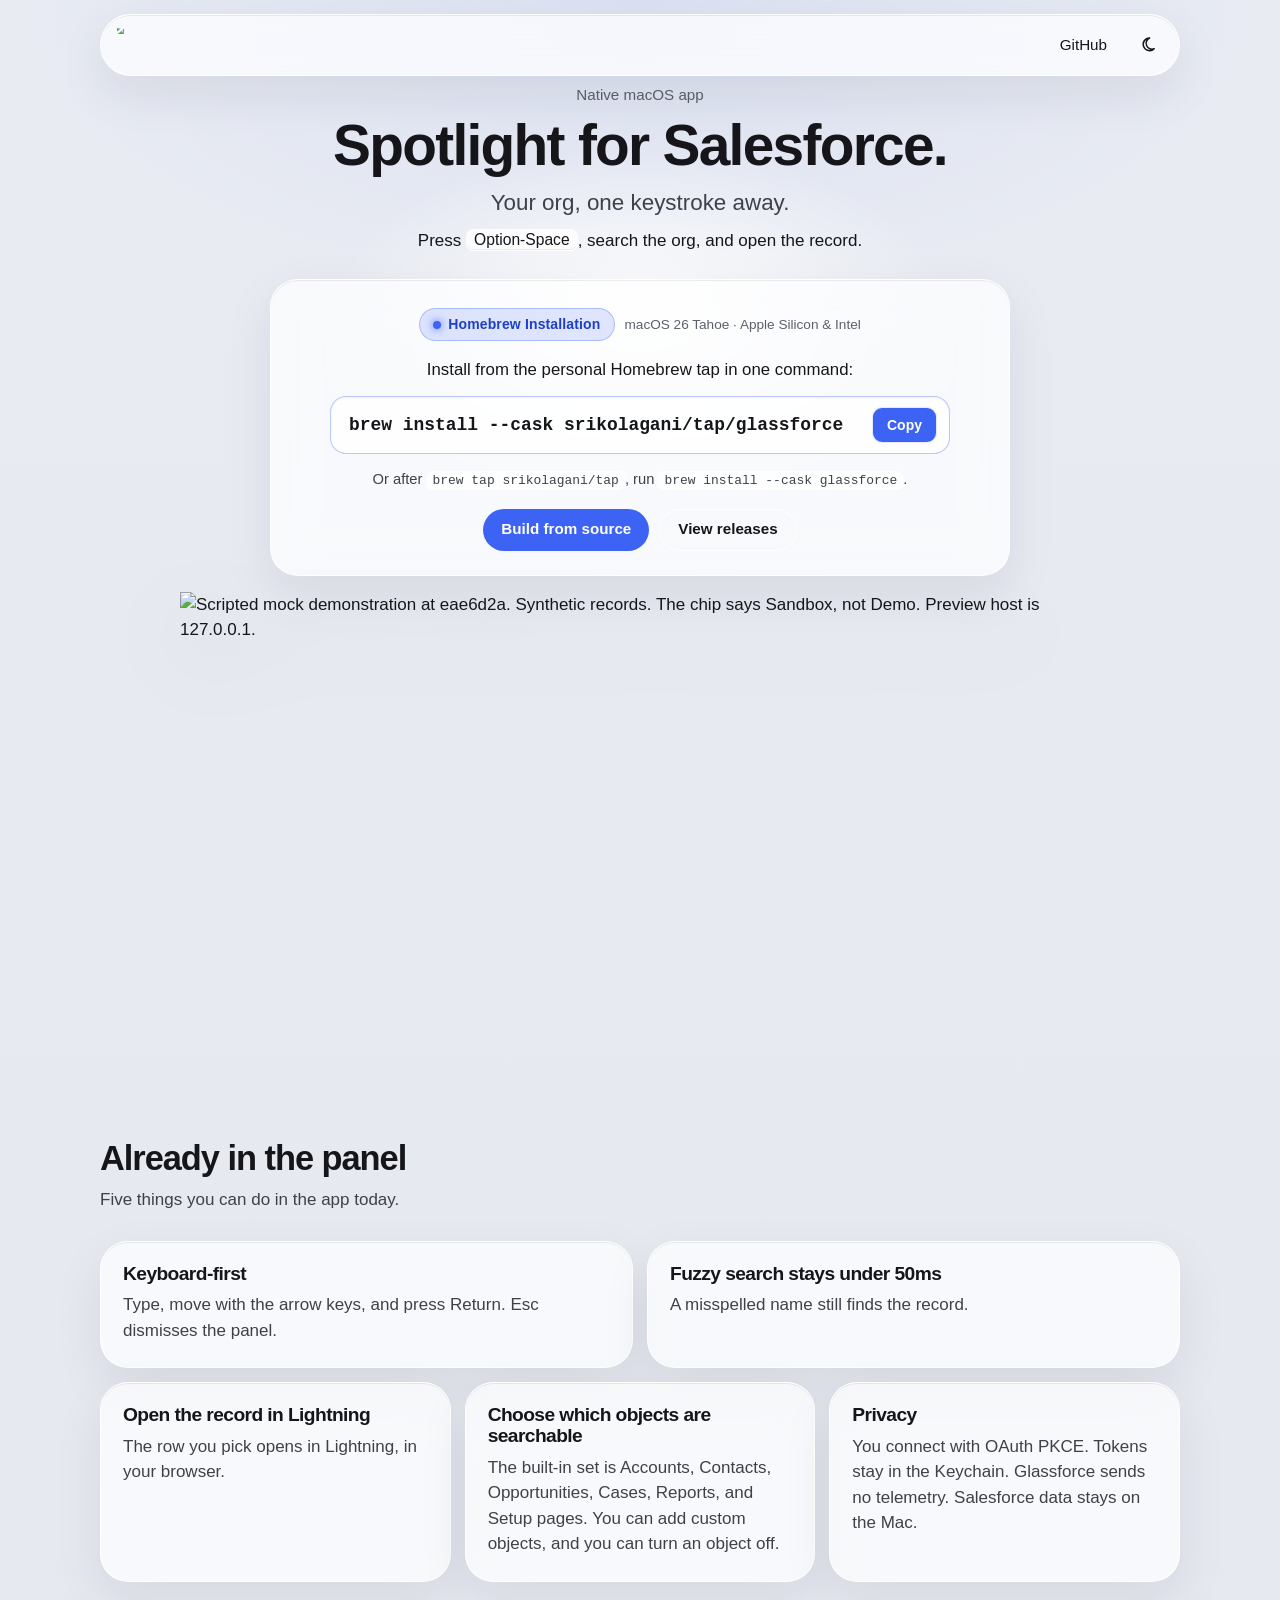
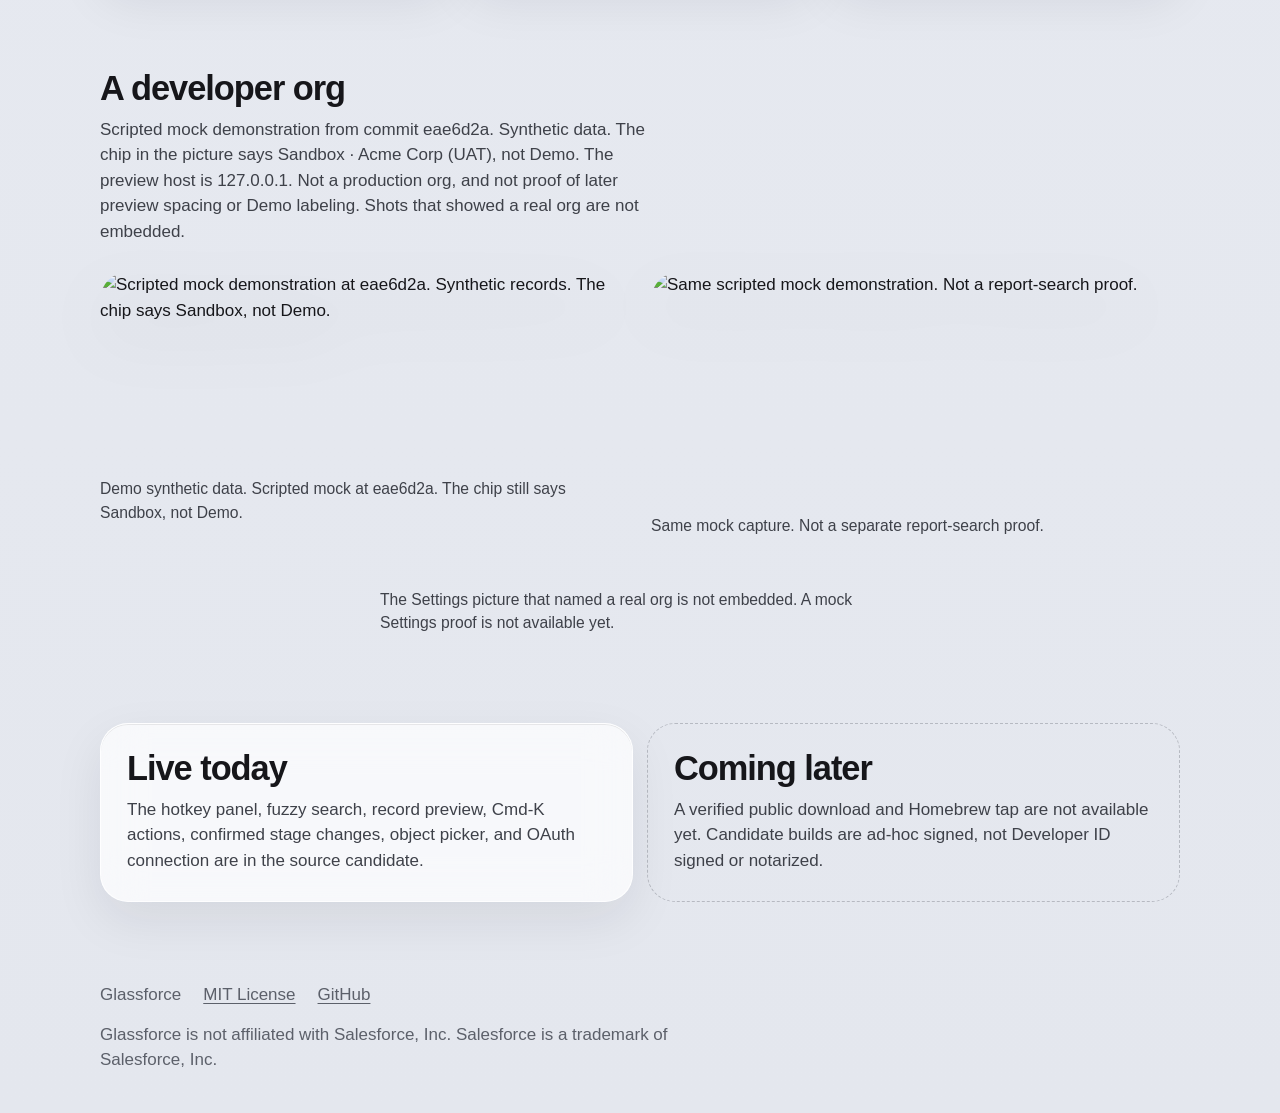
==== site/index.html @ b71249a3 "docs: highlight Homebrew installation on GitHub Pages and add Nod-style README branding" ====
<!DOCTYPE html>
<html lang="en">
<head>
  <meta charset="utf-8">
  <meta name="viewport" content="width=device-width, initial-scale=1">
  <title>Glassforce</title>
  <meta name="description" content="Glassforce is a native macOS command bar for Salesforce. Press Option-Space, search the org, and open the record.">
  <meta name="theme-color" content="#e8ebf2">
  <link rel="icon" href="assets/app-icon-1024.png" type="image/png">
  <script>
    (function (doc) {
      var KEY = "glassforce-theme";
      var root = doc.documentElement;
      var stored = null;
      try {
        stored = localStorage.getItem(KEY);
      } catch (err) {
        stored = null;
      }

      function resolve(choice) {
        if (choice === "light" || choice === "dark") return choice;
        return window.matchMedia("(prefers-color-scheme: dark)").matches ? "dark" : "light";
      }

      function apply(choice) {
        var safe = choice === "light" || choice === "dark" ? choice : "unset";
        var theme = resolve(safe);
        root.dataset.themeChoice = safe;
        root.dataset.theme = theme;
        var meta = doc.querySelector('meta[name="theme-color"]');
        if (meta) meta.setAttribute("content", theme === "dark" ? "#101012" : "#e8ebf2");
      }

      apply(stored === "light" || stored === "dark" ? stored : "unset");

      var preload = doc.createElement("link");
      preload.rel = "preload";
      preload.as = "image";
      preload.href = "assets/mock-search-eae6d2a.png";
      doc.head.appendChild(preload);

      window.glassforce = { key: KEY, apply: apply, resolve: resolve };
    })(document);
  </script>
  <link rel="stylesheet" href="site.css">
</head>
<body>
  <a class="skip" href="#content">Skip to content</a>
  <header class="nav-wrap">
    <nav class="nav" aria-label="Primary">
      <a class="brand" href="./">
        <img class="mark mark-light" src="assets/wordmark-light.png" alt="Glassforce" width="1600" height="400">
        <img class="mark mark-dark" src="assets/wordmark-dark.png" alt="Glassforce" width="1600" height="400">
      </a>
      <div class="nav-actions">
        <a class="nav-link" href="https://github.com/srikolagani/glassforce-public">GitHub</a>
        <button type="button" class="theme-toggle" data-theme-toggle aria-label="Use dark theme">
          <svg class="icon icon-sun" viewBox="0 0 24 24" aria-hidden="true">
            <circle cx="12" cy="12" r="4" fill="none" stroke="currentColor" stroke-width="1.8"></circle>
            <path d="M12 3v2M12 19v2M3 12h2M19 12h2M5.6 5.6l1.4 1.4M17 17l1.4 1.4M18.4 5.6 17 7M7 17l-1.4 1.4" fill="none" stroke="currentColor" stroke-width="1.8" stroke-linecap="round"></path>
          </svg>
          <svg class="icon icon-moon" viewBox="0 0 24 24" aria-hidden="true">
            <path d="M15.2 3.6a7.6 7.6 0 1 0 5.4 12.8A6.6 6.6 0 0 1 15.2 3.6z" fill="none" stroke="currentColor" stroke-width="1.8" stroke-linejoin="round"></path>
          </svg>
        </button>
      </div>
    </nav>
  </header>

  <main id="content">
    <section class="hero">
      <div class="backdrop" aria-hidden="true"><span></span></div>
      <div class="wrap hero-copy">
        <p class="eyebrow">Native macOS app</p>
        <h1>Spotlight for Salesforce.</h1>
        <p class="subhead">Your org, one keystroke away.</p>
        <p class="concrete">Press <kbd>Option-Space</kbd>, search the org, and open the record.</p>
        <div class="install-card glass install-centerpiece" id="homebrew-install">
          <div class="install-header">
            <span class="soon"><span class="pulse-dot" aria-hidden="true"></span>Homebrew Installation</span>
            <span class="install-tag">macOS 26 Tahoe · Apple Silicon &amp; Intel</span>
          </div>
          <p class="install-lead">Install from the personal Homebrew tap in one command:</p>
          <div class="command-box">
            <pre class="command"><code id="brew-cmd">brew install --cask srikolagani/tap/glassforce</code></pre>
            <button type="button" class="copy-button" data-copy-target="brew-cmd" aria-label="Copy Homebrew install command">
              <span class="copy-label">Copy</span>
            </button>
          </div>
          <p class="note">Or after <code>brew tap srikolagani/tap</code>, run <code>brew install --cask glassforce</code>.</p>
          <div class="install-actions">
            <a class="button" href="https://github.com/srikolagani/glassforce-public#install-status">Build from source</a>
            <a class="button button-ghost" href="https://github.com/srikolagani/glassforce-public/releases">View releases</a>
          </div>
        </div>
      </div>
      <figure class="hero-figure wrap">
        <div class="hero-frame" data-hero data-hero-mode="stills">
          <img class="still still-light" src="assets/mock-search-eae6d2a.png" alt="Scripted mock demonstration at eae6d2a. Synthetic records. The chip says Sandbox, not Demo. Preview host is 127.0.0.1." width="1440" height="1120">
          <img class="still still-dark" src="assets/mock-search-eae6d2a.png" alt="Scripted mock demonstration at eae6d2a. Synthetic records. The chip says Sandbox, not Demo. Preview host is 127.0.0.1." width="1440" height="1120">
        </div>
      </figure>
    </section>

    <section class="band wrap" aria-labelledby="features-title">
      <div class="band-head">
        <h2 id="features-title">Already in the panel</h2>
        <p>Five things you can do in the app today.</p>
      </div>
      <div class="feature-grid">
        <article class="glass feature">
          <h3>Keyboard-first</h3>
          <p>Type, move with the arrow keys, and press Return. Esc dismisses the panel.</p>
        </article>
        <article class="glass feature">
          <h3>Fuzzy search stays under 50ms</h3>
          <p>A misspelled name still finds the record.</p>
        </article>
        <article class="glass feature">
          <h3>Open the record in Lightning</h3>
          <p>The row you pick opens in Lightning, in your browser.</p>
        </article>
        <article class="glass feature">
          <h3>Choose which objects are searchable</h3>
          <p>The built-in set is Accounts, Contacts, Opportunities, Cases, Reports, and Setup pages. You can add custom objects, and you can turn an object off.</p>
        </article>
        <article class="glass feature">
          <h3>Privacy</h3>
          <p>You connect with OAuth PKCE. Tokens stay in the Keychain. Glassforce sends no telemetry. Salesforce data stays on the Mac.</p>
        </article>
      </div>
    </section>

    <section class="band wrap" aria-labelledby="gallery-title">
      <div class="band-head">
        <h2 id="gallery-title">A developer org</h2>
        <p>Scripted mock demonstration from commit eae6d2a. Synthetic data. The chip in the picture says Sandbox · Acme Corp (UAT), not Demo. The preview host is 127.0.0.1. Not a production org, and not proof of later preview spacing or Demo labeling. Shots that showed a real org are not embedded.</p>
      </div>
      <div class="pair">
        <figure class="shot">
          <div class="crop crop-acme">
            <img src="assets/mock-search-eae6d2a.png" alt="Scripted mock demonstration at eae6d2a. Synthetic records. The chip says Sandbox, not Demo." width="1440" height="1120" loading="lazy">
          </div>
          <figcaption>Demo synthetic data. Scripted mock at eae6d2a. The chip still says Sandbox, not Demo.</figcaption>
        </figure>
        <figure class="shot">
          <div class="crop crop-reports">
            <img src="assets/mock-search-eae6d2a.png" alt="Same scripted mock demonstration. Not a report-search proof." width="1440" height="1120" loading="lazy">
          </div>
          <figcaption>Same mock capture. Not a separate report-search proof.</figcaption>
        </figure>
      </div>
      <figure class="picker">
        <figcaption>The Settings picture that named a real org is not embedded. A mock Settings proof is not available yet.</figcaption>
      </figure>
    </section>

    <div class="band wrap status">
      <section class="glass live" aria-labelledby="live-title">
        <h2 id="live-title">Live today</h2>
        <p>The hotkey panel, fuzzy search, record preview, Cmd-K actions, confirmed stage changes, object picker, and OAuth connection are in the source candidate.</p>
      </section>
      <section class="later" aria-labelledby="later-title">
        <h2 id="later-title">Coming later</h2>
        <p>A verified public download and Homebrew tap are not available yet. Candidate builds are ad-hoc signed, not Developer ID signed or notarized.</p>
      </section>
    </div>
  </main>

  <footer class="footer wrap">
    <div class="footer-row">
      <p>Glassforce</p>
      <p><a href="https://github.com/srikolagani/glassforce-public/blob/main/LICENSE">MIT License</a></p>
      <p><a href="https://github.com/srikolagani/glassforce-public">GitHub</a></p>
    </div>
    <p class="legal">Glassforce is not affiliated with Salesforce, Inc. Salesforce is a trademark of Salesforce, Inc.</p>
  </footer>
  <script src="site.js"></script>
</body>
</html>
---- site/site.css ----
:root {
  color-scheme: light dark;
  --canvas: light-dark(#e4e7ee, #0b0b0d);
  --canvas-top: light-dark(#e8ebf2, #101012);
  --ink: light-dark(#16161a, #f5f5f7);
  --muted: light-dark(#3e4149, #c7c7cc);
  --faint: light-dark(#5c606a, #9b9ba3);
  --glass: light-dark(rgba(255, 255, 255, 0.72), rgba(36, 36, 38, 0.78));
  --line: light-dark(rgba(255, 255, 255, 0.86), rgba(255, 255, 255, 0.14));
  --edge: light-dark(rgba(16, 18, 24, 0.08), rgba(255, 255, 255, 0.06));
  --shadow-color: light-dark(rgba(22, 26, 36, 0.08), rgba(0, 0, 0, 0.45));
  --code-bg: light-dark(rgba(255, 255, 255, 0.8), rgba(0, 0, 0, 0.4));
  --code-ink: light-dark(#16161a, #f5f5f7);
  --accent: #3d63f5;
  --link: light-dark(#1e40c8, #b7c6ff);
  --pool: light-dark(rgba(255, 255, 255, 0.92), rgba(255, 255, 255, 0.05));
  --glow: light-dark(rgba(61, 99, 245, 0.07), rgba(61, 99, 245, 0.11));
  --lift: light-dark(rgba(22, 26, 36, 0.18), rgba(0, 0, 0, 0.55));
  --later-line: light-dark(rgba(22, 26, 36, 0.22), rgba(255, 255, 255, 0.22));
  font-family: "SF Pro Text", "SF Pro Display", -apple-system, BlinkMacSystemFont, "Segoe UI", sans-serif;
  background-color: var(--canvas);
  color: var(--ink);
  line-height: 1.5;
  text-size-adjust: 100%;
}

html[data-theme="light"] {
  color-scheme: light;
}

html[data-theme="dark"] {
  color-scheme: dark;
}

* {
  box-sizing: border-box;
}

html,
body {
  margin: 0;
  min-height: 100%;
}

body {
  background:
    radial-gradient(900px 420px at 50% 0, var(--glow), transparent 70%),
    linear-gradient(180deg, var(--canvas-top), var(--canvas));
  font-size: 1.0625rem;
}

img {
  max-width: 100%;
}

a {
  color: var(--link);
  text-underline-offset: 0.18em;
}

a:hover {
  color: var(--ink);
}

:focus-visible {
  outline: 2px solid var(--accent);
  outline-offset: 3px;
}

.skip {
  position: absolute;
  left: 16px;
  top: -48px;
  z-index: 20;
  background: var(--accent);
  color: #fff;
  padding: 8px 12px;
  border-radius: 10px;
}

.skip:focus {
  top: 12px;
}

.wrap {
  width: min(1080px, calc(100% - 40px));
  margin-inline: auto;
}

.nav-wrap {
  position: sticky;
  top: 14px;
  z-index: 10;
  width: min(1080px, calc(100% - 40px));
  margin: 0 auto;
}

.nav {
  display: flex;
  align-items: center;
  justify-content: space-between;
  gap: 16px;
  min-height: 60px;
  padding: 8px 10px 8px 16px;
  border: 1px solid var(--line);
  border-radius: 999px;
  background: var(--glass);
  box-shadow: 0 18px 50px var(--shadow-color), inset 0 1px 0 var(--edge);
  backdrop-filter: blur(22px) saturate(1.4);
  -webkit-backdrop-filter: blur(22px) saturate(1.4);
}

.brand {
  --mark-h: 34px;
  --full-w: 1600;
  --full-h: 400;
  --ink-x: 70;
  --ink-y: 75;
  --ink-w: 1168;
  --ink-h: 259;
  position: relative;
  display: block;
  width: calc(var(--mark-h) * var(--ink-w) / var(--ink-h));
  height: var(--mark-h);
  overflow: hidden;
  flex: none;
  line-height: 0;
}

.mark {
  position: absolute;
  width: calc(var(--mark-h) * var(--full-w) / var(--ink-h));
  height: calc(var(--mark-h) * var(--full-h) / var(--ink-h));
  max-width: none;
  left: calc(var(--mark-h) * var(--ink-x) / var(--ink-h) * -1);
  top: calc(var(--mark-h) * var(--ink-y) / var(--ink-h) * -1);
}

.mark-dark {
  display: none;
}

html[data-theme="dark"] .mark-light {
  display: none;
}

html[data-theme="dark"] .mark-dark {
  display: block;
}

@media (prefers-color-scheme: dark) {
  html:not([data-theme]) .mark-light {
    display: none;
  }

  html:not([data-theme]) .mark-dark {
    display: block;
  }
}

.nav-actions {
  display: flex;
  align-items: center;
  gap: 6px;
  flex: none;
}

.nav-link {
  color: var(--ink);
  text-decoration: none;
  font-size: 0.95rem;
  padding: 8px 12px;
  border-radius: 999px;
}

.nav-link:hover {
  background: var(--edge);
}

.theme-toggle {
  width: 44px;
  height: 44px;
  border: 0;
  border-radius: 999px;
  padding: 0;
  display: grid;
  place-items: center;
  background: transparent;
  color: var(--ink);
  cursor: pointer;
}

.theme-toggle:hover {
  background: var(--edge);
}

.icon {
  width: 20px;
  height: 20px;
}

.icon-sun {
  display: none;
}

html[data-theme="dark"] .icon-moon {
  display: none;
}

html[data-theme="dark"] .icon-sun {
  display: block;
}

@media (prefers-color-scheme: dark) {
  html:not([data-theme]) .icon-moon {
    display: none;
  }

  html:not([data-theme]) .icon-sun {
    display: block;
  }
}

.hero {
  position: relative;
  padding: 22px 0 0;
}

.backdrop {
  position: absolute;
  inset: 0;
  overflow: hidden;
  pointer-events: none;
}

.backdrop span {
  position: absolute;
  left: 50%;
  top: 20px;
  width: 860px;
  height: 460px;
  transform: translateX(-50%);
  background: radial-gradient(closest-side, var(--pool), transparent 72%);
}

.hero-copy {
  position: relative;
  text-align: center;
}

.eyebrow {
  margin: 0 0 8px;
  color: var(--faint);
  font-size: 0.95rem;
}

h1,
h2,
h3 {
  font-weight: 600;
  letter-spacing: -0.03em;
  line-height: 1.08;
}

h1 {
  margin: 0;
  font-size: clamp(2.5rem, 4.6vw, 3.55rem);
  text-wrap: balance;
}

.subhead {
  margin: 10px 0 0;
  font-size: clamp(1.15rem, 2vw, 1.4rem);
  color: var(--muted);
}

.concrete {
  margin: 8px auto 0;
  max-width: 38rem;
  color: var(--ink);
}

kbd {
  font-family: inherit;
  font-size: 0.92em;
  padding: 0.08em 0.45em;
  border-radius: 8px;
  border: 1px solid var(--line);
  background: var(--code-bg);
  box-shadow: inset 0 -1px 0 var(--edge);
}

.install-card {
  position: relative;
  display: flex;
  flex-direction: column;
  align-items: center;
  justify-content: center;
  gap: 14px;
  width: min(740px, 100%);
  margin: 26px auto 12px;
  padding: 28px 28px 24px;
  text-align: center;
  border: 1.5px solid rgba(61, 99, 245, 0.45);
  box-shadow:
    0 24px 64px var(--shadow-color),
    0 0 0 4px rgba(61, 99, 245, 0.12),
    0 0 48px rgba(61, 99, 245, 0.22),
    inset 0 1px 0 var(--line);
}

.install-header {
  display: flex;
  flex-wrap: wrap;
  align-items: center;
  justify-content: center;
  gap: 10px;
}

.pulse-dot {
  display: inline-block;
  width: 8px;
  height: 8px;
  margin-right: 7px;
  border-radius: 50%;
  background: var(--accent);
  box-shadow: 0 0 8px var(--accent);
  vertical-align: middle;
}

.install-tag {
  font-size: 0.85rem;
  color: var(--faint);
  font-weight: 500;
}

.install-lead {
  margin: 2px 0 0;
  font-size: 1.05rem;
  font-weight: 500;
  color: var(--ink);
}

.soon {
  display: inline-flex;
  align-items: center;
  margin: 0;
  padding: 5px 13px;
  border-radius: 999px;
  background: rgba(61, 99, 245, 0.16);
  border: 1px solid rgba(61, 99, 245, 0.32);
  color: var(--link);
  font-size: 0.875rem;
  font-weight: 600;
  letter-spacing: 0.01em;
}

.note {
  margin: 0;
  color: var(--muted);
  font-size: 0.92rem;
}

.note code {
  font-family: "SF Mono", ui-monospace, "SFMono-Regular", Menlo, Consolas, monospace;
  font-size: 0.88em;
  padding: 2px 6px;
  border-radius: 6px;
  background: var(--code-bg);
}

.command-box {
  display: flex;
  align-items: center;
  justify-content: space-between;
  gap: 12px;
  width: 100%;
  max-width: 620px;
  padding: 10px 12px 10px 18px;
  border-radius: 16px;
  border: 1px solid rgba(61, 99, 245, 0.35);
  background: var(--code-bg);
  box-shadow: inset 0 1px 2px rgba(0, 0, 0, 0.06);
}

.command {
  margin: 0;
  max-width: 100%;
  overflow-x: auto;
  padding: 4px 0;
  background: transparent;
  color: var(--code-ink);
  font-family: "SF Mono", ui-monospace, "SFMono-Regular", Menlo, Consolas, monospace;
  font-size: clamp(0.95rem, 2vw, 1.12rem);
  font-weight: 600;
  line-height: 1.4;
}

.command code {
  white-space: nowrap;
}

.copy-button {
  flex: none;
  display: inline-flex;
  align-items: center;
  justify-content: center;
  min-height: 36px;
  padding: 0 14px;
  border: 1px solid var(--line);
  border-radius: 10px;
  background: var(--accent);
  color: #fff;
  font-family: inherit;
  font-size: 0.875rem;
  font-weight: 600;
  cursor: pointer;
  transition: transform 0.12s ease, filter 0.12s ease;
}

.copy-button:hover {
  filter: brightness(1.08);
}

.copy-button:active {
  transform: scale(0.97);
}

.install-actions {
  display: flex;
  flex-wrap: wrap;
  align-items: center;
  justify-content: center;
  gap: 10px;
  margin-top: 4px;
}

.button {
  flex: none;
  display: inline-flex;
  align-items: center;
  justify-content: center;
  min-height: 42px;
  padding: 0 18px;
  border-radius: 999px;
  background: var(--accent);
  color: #fff;
  text-decoration: none;
  font-weight: 600;
  font-size: 0.95rem;
}

.button:hover {
  color: #fff;
  filter: brightness(1.08);
}

.button-ghost {
  background: transparent;
  color: var(--ink);
  border: 1px solid var(--line);
}

.button-ghost:hover {
  color: var(--ink);
  background: var(--edge);
  filter: none;
}

.glass {
  background: var(--glass);
  border: 1px solid var(--line);
  border-radius: 28px;
  box-shadow: 0 18px 50px var(--shadow-color), inset 0 1px 0 var(--edge);
  backdrop-filter: blur(22px) saturate(1.35);
  -webkit-backdrop-filter: blur(22px) saturate(1.35);
}

.hero-figure {
  position: relative;
  margin-top: 16px;
  margin-bottom: 0;
}

.hero-frame {
  position: relative;
  width: min(920px, 100%);
  margin-inline: auto;
  aspect-ratio: 1440 / 720;
  overflow: hidden;
  filter: drop-shadow(0 28px 40px var(--lift));
}

.hero-frame .still,
.hero-frame .demo {
  position: absolute;
  top: 0;
  left: 0;
  width: 100%;
  height: auto;
  max-width: none;
}

.still-dark {
  display: none;
}

html[data-theme="dark"] .still-light {
  display: none;
}

html[data-theme="dark"] .still-dark {
  display: block;
}

@media (prefers-color-scheme: dark) {
  html:not([data-theme]) .still-light {
    display: none;
  }

  html:not([data-theme]) .still-dark {
    display: block;
  }
}

.hero-frame.is-file {
  aspect-ratio: auto;
  overflow: visible;
}

.hero-frame.is-file .still {
  display: none;
}

.hero-frame.is-file .demo {
  position: static;
  display: block;
}

.band {
  padding: 88px 0 0;
}

.band-head {
  max-width: 36rem;
  margin-bottom: 28px;
}

.band-head h2,
.status h2,
.live h2,
.later h2 {
  margin: 0;
  font-size: clamp(1.7rem, 3vw, 2.15rem);
}

.band-head p,
.shot figcaption,
.picker figcaption,
.live p,
.later p {
  margin: 10px 0 0;
  color: var(--muted);
}

.feature-grid {
  display: grid;
  grid-template-columns: repeat(6, minmax(0, 1fr));
  gap: 14px;
}

.feature {
  grid-column: span 2;
  padding: 22px 22px 24px;
}

.feature:nth-child(-n + 2) {
  grid-column: span 3;
}

.feature h3 {
  margin: 0 0 8px;
  font-size: 1.2rem;
}

.feature p {
  margin: 0;
  color: var(--muted);
}

.pair {
  display: grid;
  grid-template-columns: repeat(2, minmax(0, 1fr));
  gap: 22px;
}

.shot {
  margin: 0;
}

.crop {
  position: relative;
  overflow: hidden;
  border-radius: 28px;
  filter: drop-shadow(0 22px 32px var(--lift));
}

.crop img {
  position: absolute;
  top: 0;
  left: 0;
  width: 100%;
  height: auto;
  max-width: none;
}

.crop-acme {
  aspect-ratio: 1440 / 520;
}

.crop-reports {
  aspect-ratio: 1440 / 620;
}

.shot figcaption,
.picker figcaption {
  padding-top: 4px;
  font-size: 0.98rem;
}

.picker {
  display: grid;
  grid-template-columns: minmax(0, 520px);
  justify-content: center;
  gap: 12px;
  margin: 36px 0 0;
}

.picker img {
  width: 100%;
  height: auto;
  border-radius: 22px;
  box-shadow: 0 18px 50px var(--shadow-color);
}

.status {
  display: grid;
  grid-template-columns: repeat(2, minmax(0, 1fr));
  gap: 14px;
  padding-bottom: 24px;
}

.live,
.later {
  padding: 26px 26px 28px;
}

.later {
  background: transparent;
  border: 1px dashed var(--later-line);
  border-radius: 28px;
}

.footer {
  padding: 56px 0 40px;
  color: var(--faint);
}

.footer-row {
  display: flex;
  flex-wrap: wrap;
  gap: 8px 22px;
}

.footer-row p {
  margin: 0;
}

.footer a {
  color: inherit;
}

.legal {
  max-width: 40rem;
  margin: 14px 0 0;
}

@media (max-width: 800px) {
  .wrap,
  .nav-wrap {
    width: min(1080px, calc(100% - 28px));
  }

  .hero {
    padding-top: 18px;
  }

  h1 {
    font-size: clamp(2.35rem, 11vw, 3.15rem);
  }

  .install-card {
    padding: 20px 16px;
  }

  .command-box {
    flex-direction: column;
    align-items: stretch;
    padding: 12px;
  }

  .feature-grid,
  .pair,
  .status {
    grid-template-columns: 1fr;
  }

  .feature,
  .feature:nth-child(-n + 2) {
    grid-column: auto;
  }

  .band {
    padding-top: 64px;
  }
}

@media (prefers-reduced-motion: reduce) {
  .button:hover {
    filter: none;
  }
}
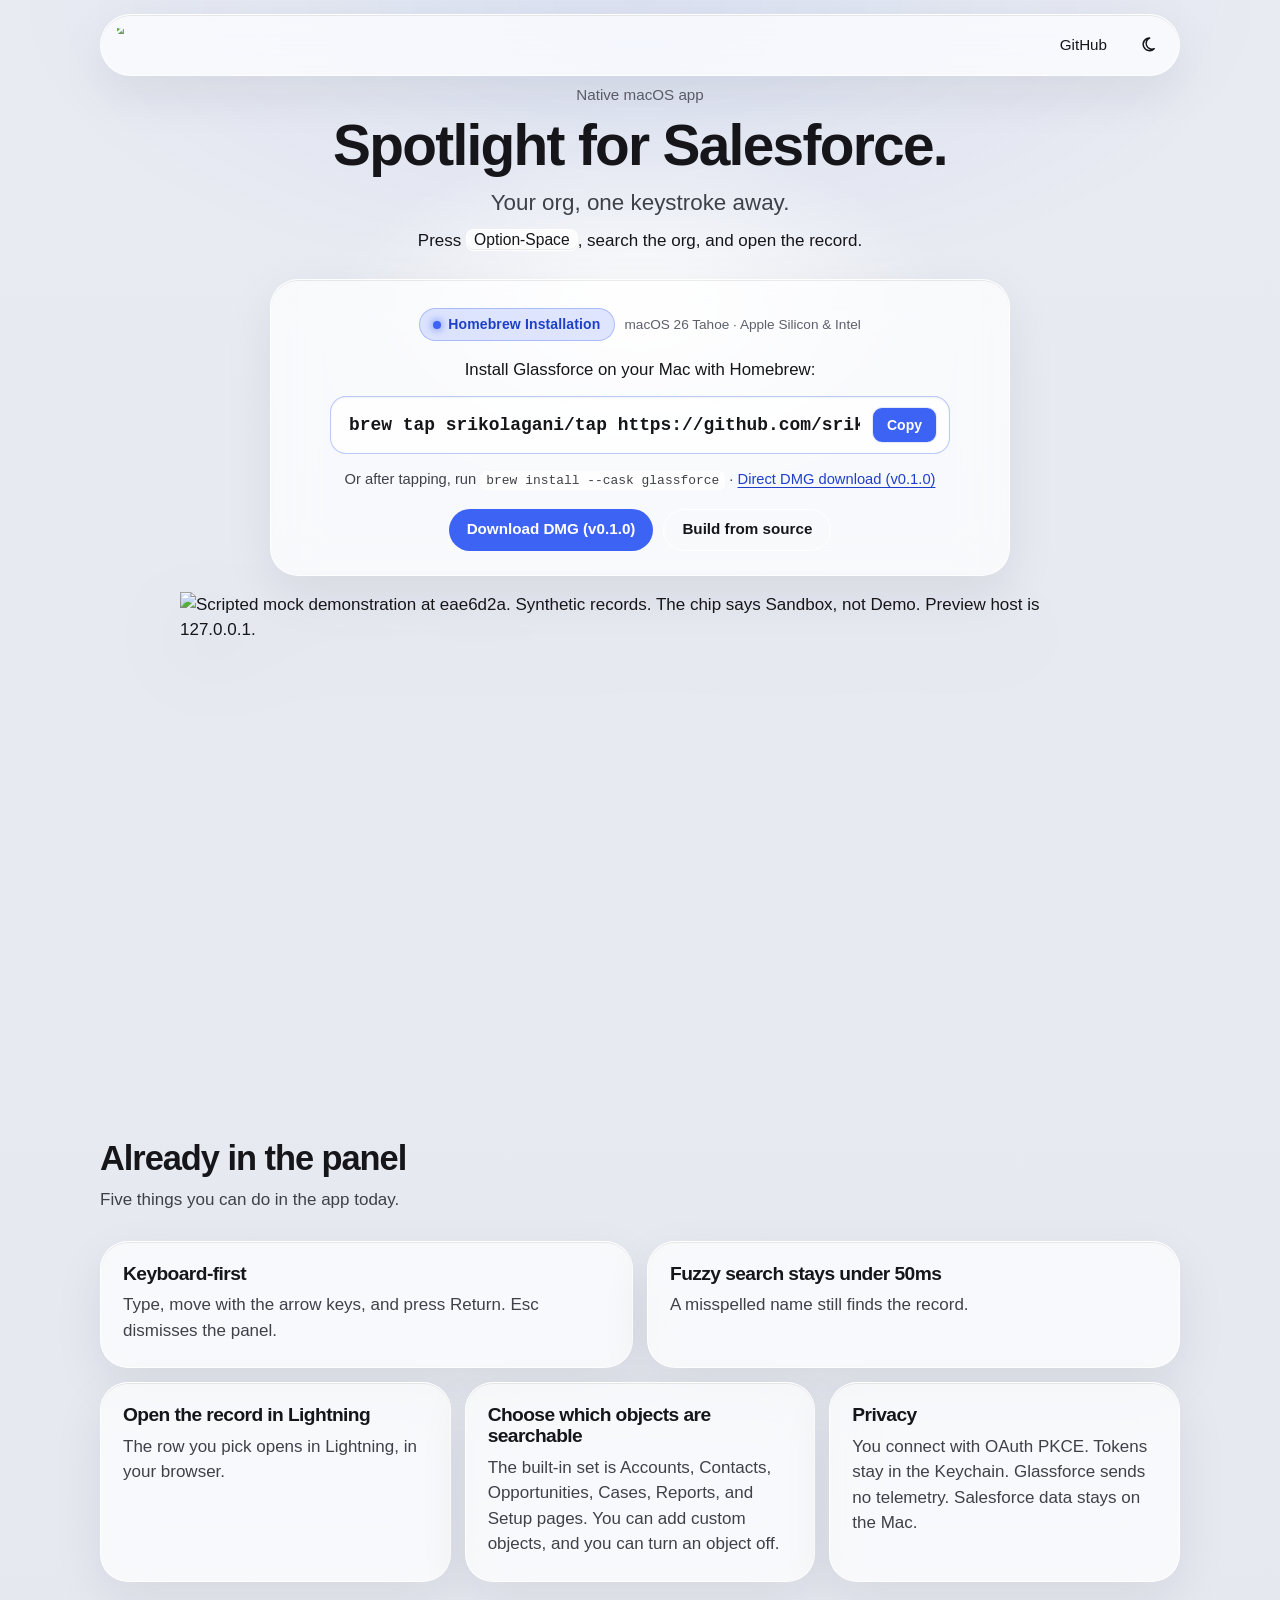
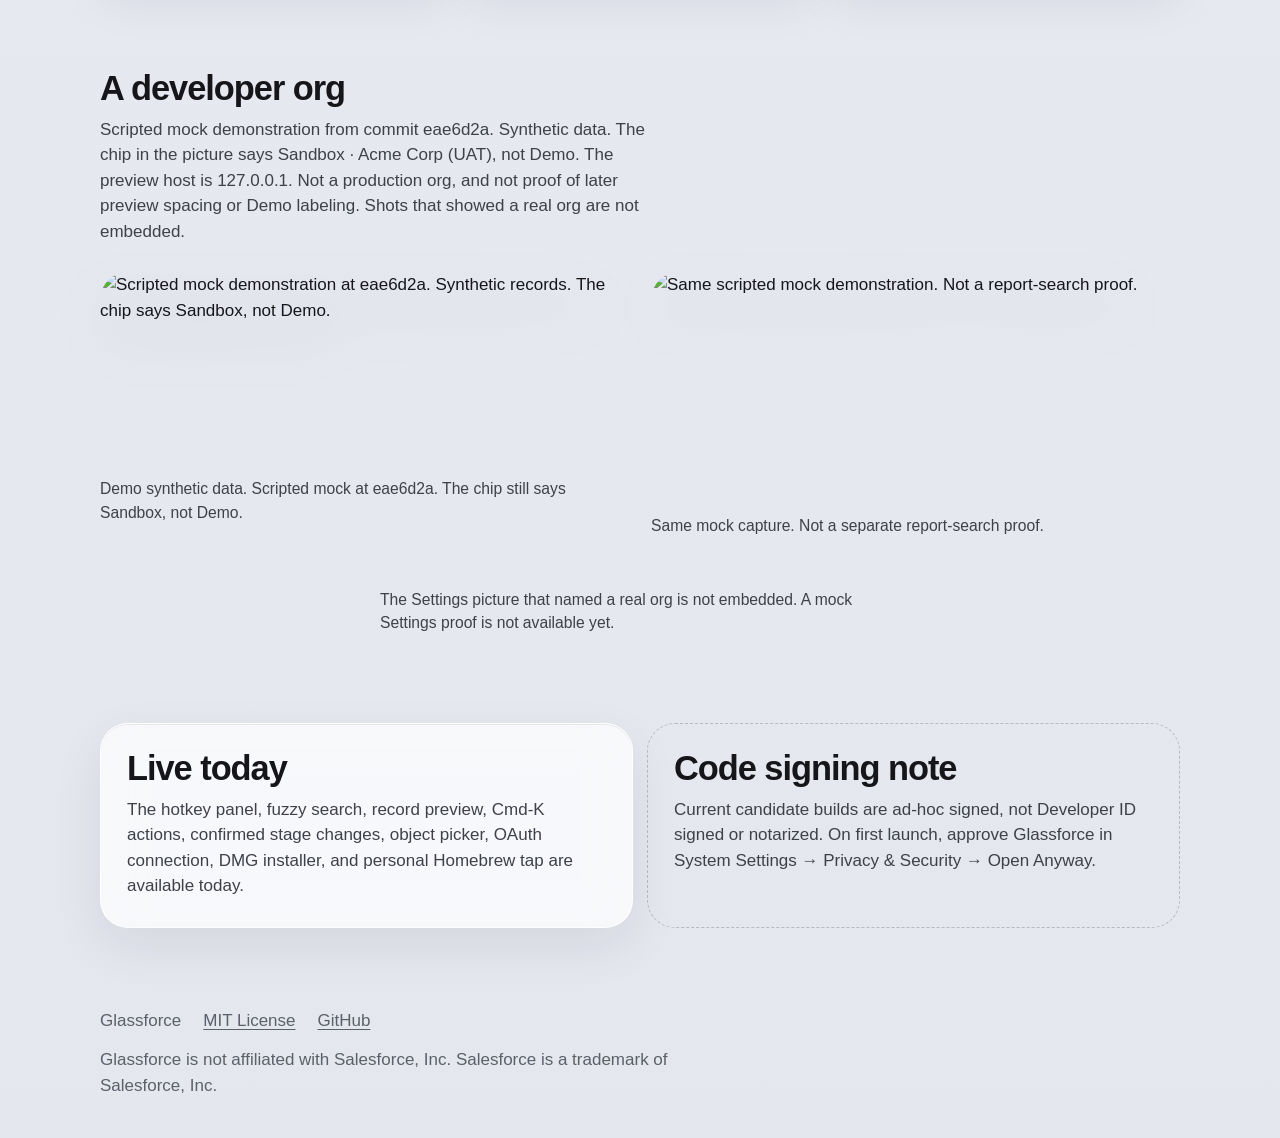
==== commit 35bf26af: "docs: link hosted DMG release and self-contained Homebrew tap" ====
--- a/site/index.html
+++ b/site/index.html
@@ -81,17 +81,17 @@
             <span class="soon"><span class="pulse-dot" aria-hidden="true"></span>Homebrew Installation</span>
             <span class="install-tag">macOS 26 Tahoe · Apple Silicon &amp; Intel</span>
           </div>
-          <p class="install-lead">Install from the personal Homebrew tap in one command:</p>
+          <p class="install-lead">Install Glassforce on your Mac with Homebrew:</p>
           <div class="command-box">
-            <pre class="command"><code id="brew-cmd">brew install --cask srikolagani/tap/glassforce</code></pre>
+            <pre class="command"><code id="brew-cmd">brew tap srikolagani/tap https://github.com/srikolagani/glassforce-public.git &amp;&amp; brew install --cask srikolagani/tap/glassforce</code></pre>
             <button type="button" class="copy-button" data-copy-target="brew-cmd" aria-label="Copy Homebrew install command">
               <span class="copy-label">Copy</span>
             </button>
           </div>
-          <p class="note">Or after <code>brew tap srikolagani/tap</code>, run <code>brew install --cask glassforce</code>.</p>
+          <p class="note">Or after tapping, run <code>brew install --cask glassforce</code> · <a href="releases/Glassforce-0.1.0.dmg">Direct DMG download (v0.1.0)</a></p>
           <div class="install-actions">
-            <a class="button" href="https://github.com/srikolagani/glassforce-public#install-status">Build from source</a>
-            <a class="button button-ghost" href="https://github.com/srikolagani/glassforce-public/releases">View releases</a>
+            <a class="button" href="releases/Glassforce-0.1.0.dmg">Download DMG (v0.1.0)</a>
+            <a class="button button-ghost" href="https://github.com/srikolagani/glassforce-public#install-status">Build from source</a>
           </div>
         </div>
       </div>
@@ -159,11 +159,11 @@
     <div class="band wrap status">
       <section class="glass live" aria-labelledby="live-title">
         <h2 id="live-title">Live today</h2>
-        <p>The hotkey panel, fuzzy search, record preview, Cmd-K actions, confirmed stage changes, object picker, and OAuth connection are in the source candidate.</p>
+        <p>The hotkey panel, fuzzy search, record preview, Cmd-K actions, confirmed stage changes, object picker, OAuth connection, DMG installer, and personal Homebrew tap are available today.</p>
       </section>
       <section class="later" aria-labelledby="later-title">
-        <h2 id="later-title">Coming later</h2>
-        <p>A verified public download and Homebrew tap are not available yet. Candidate builds are ad-hoc signed, not Developer ID signed or notarized.</p>
+        <h2 id="later-title">Code signing note</h2>
+        <p>Current candidate builds are ad-hoc signed, not Developer ID signed or notarized. On first launch, approve Glassforce in System Settings → Privacy &amp; Security → Open Anyway.</p>
       </section>
     </div>
   </main>
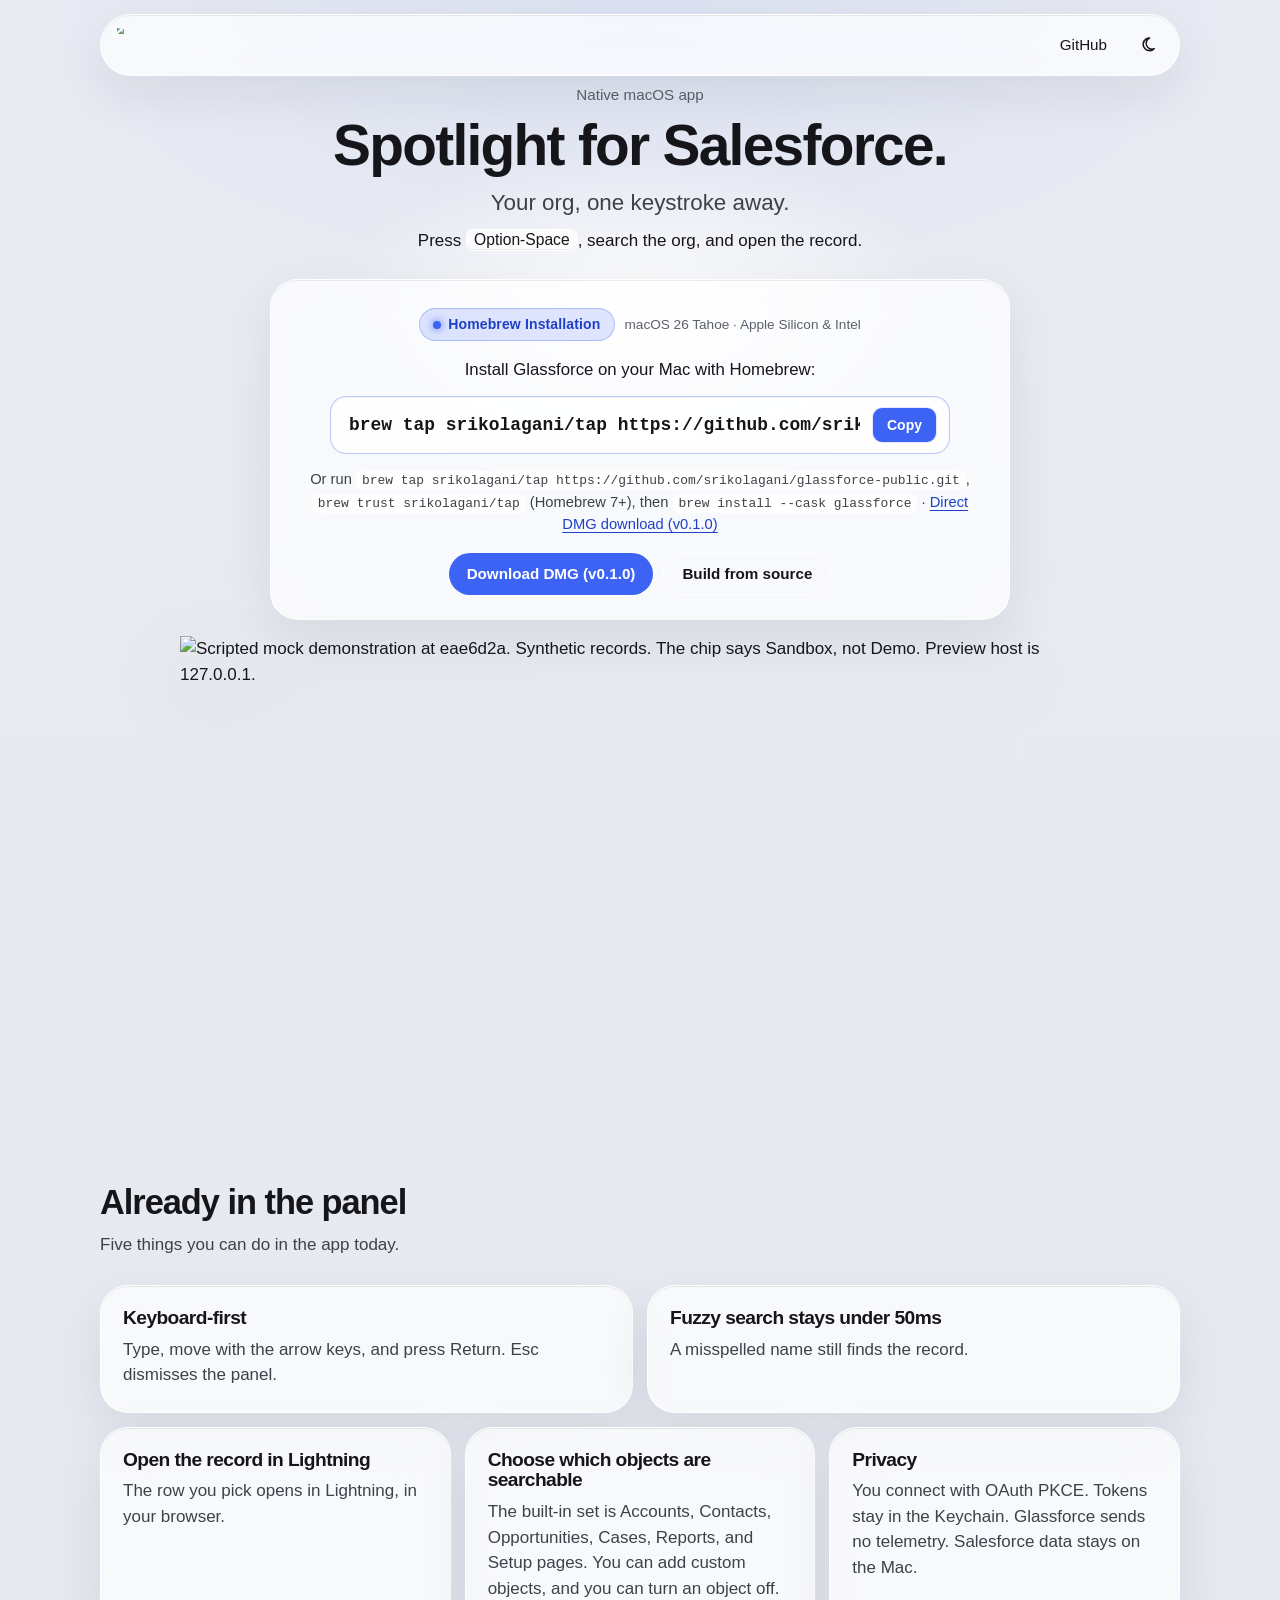
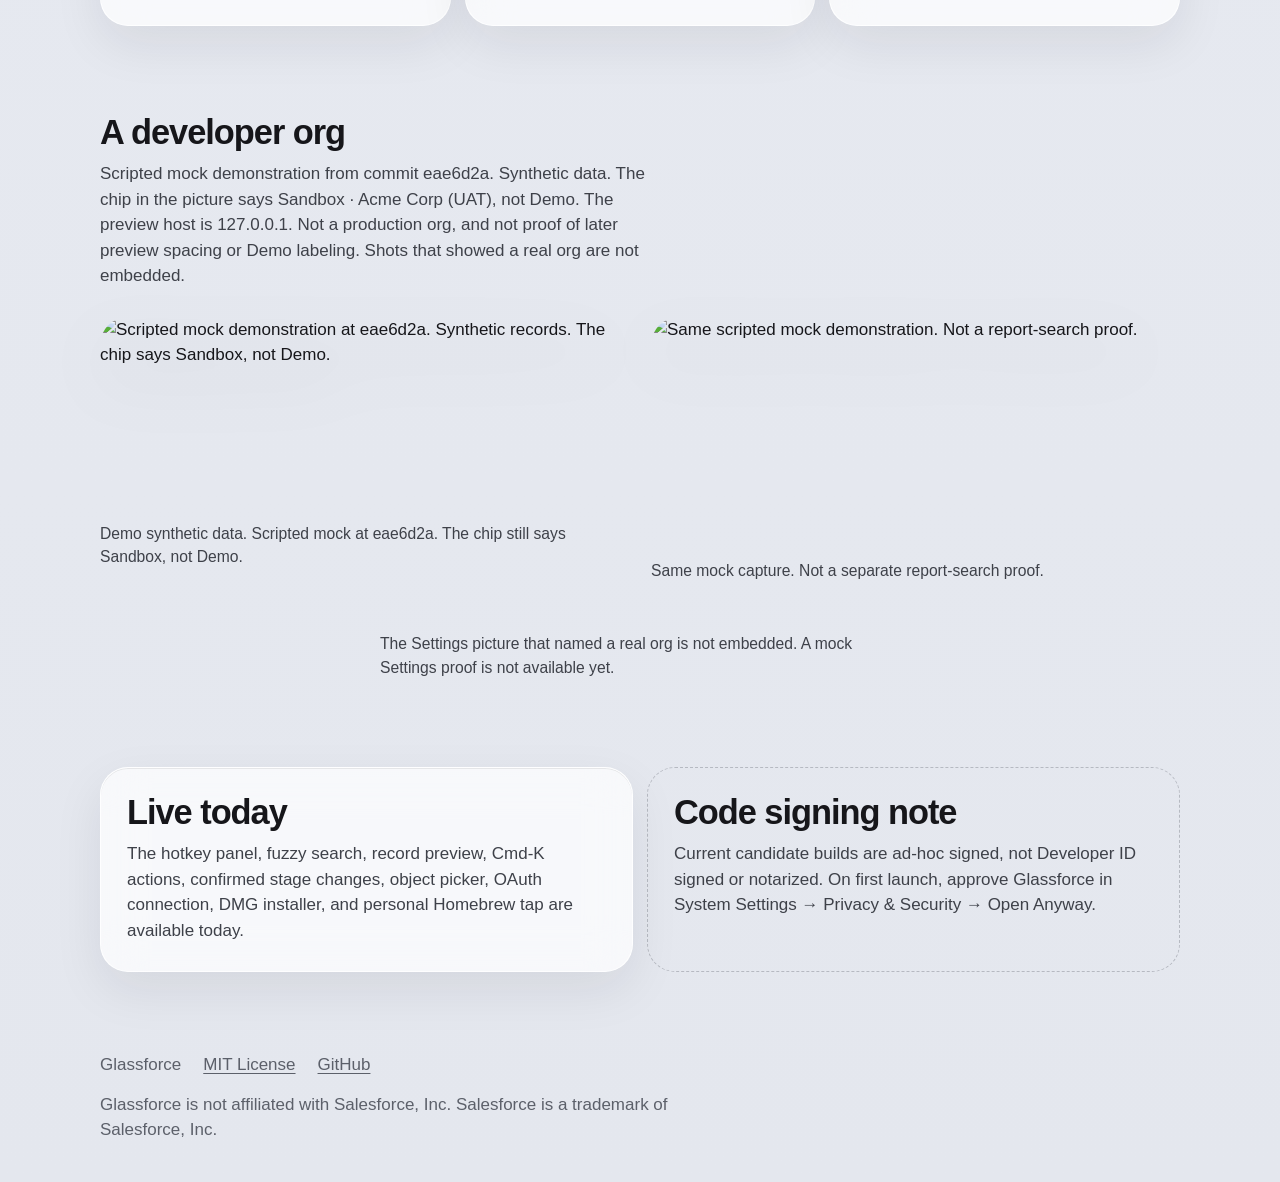
==== commit ad918fee: "ci(release): attach DMG asset to GitHub release and note brew trust" ====
--- a/site/index.html
+++ b/site/index.html
@@ -88,7 +88,7 @@
               <span class="copy-label">Copy</span>
             </button>
           </div>
-          <p class="note">Or after tapping, run <code>brew install --cask glassforce</code> · <a href="releases/Glassforce-0.1.0.dmg">Direct DMG download (v0.1.0)</a></p>
+          <p class="note">Or run <code>brew tap srikolagani/tap https://github.com/srikolagani/glassforce-public.git</code>, <code>brew trust srikolagani/tap</code> (Homebrew 7+), then <code>brew install --cask glassforce</code> · <a href="releases/Glassforce-0.1.0.dmg">Direct DMG download (v0.1.0)</a></p>
           <div class="install-actions">
             <a class="button" href="releases/Glassforce-0.1.0.dmg">Download DMG (v0.1.0)</a>
             <a class="button button-ghost" href="https://github.com/srikolagani/glassforce-public#install-status">Build from source</a>
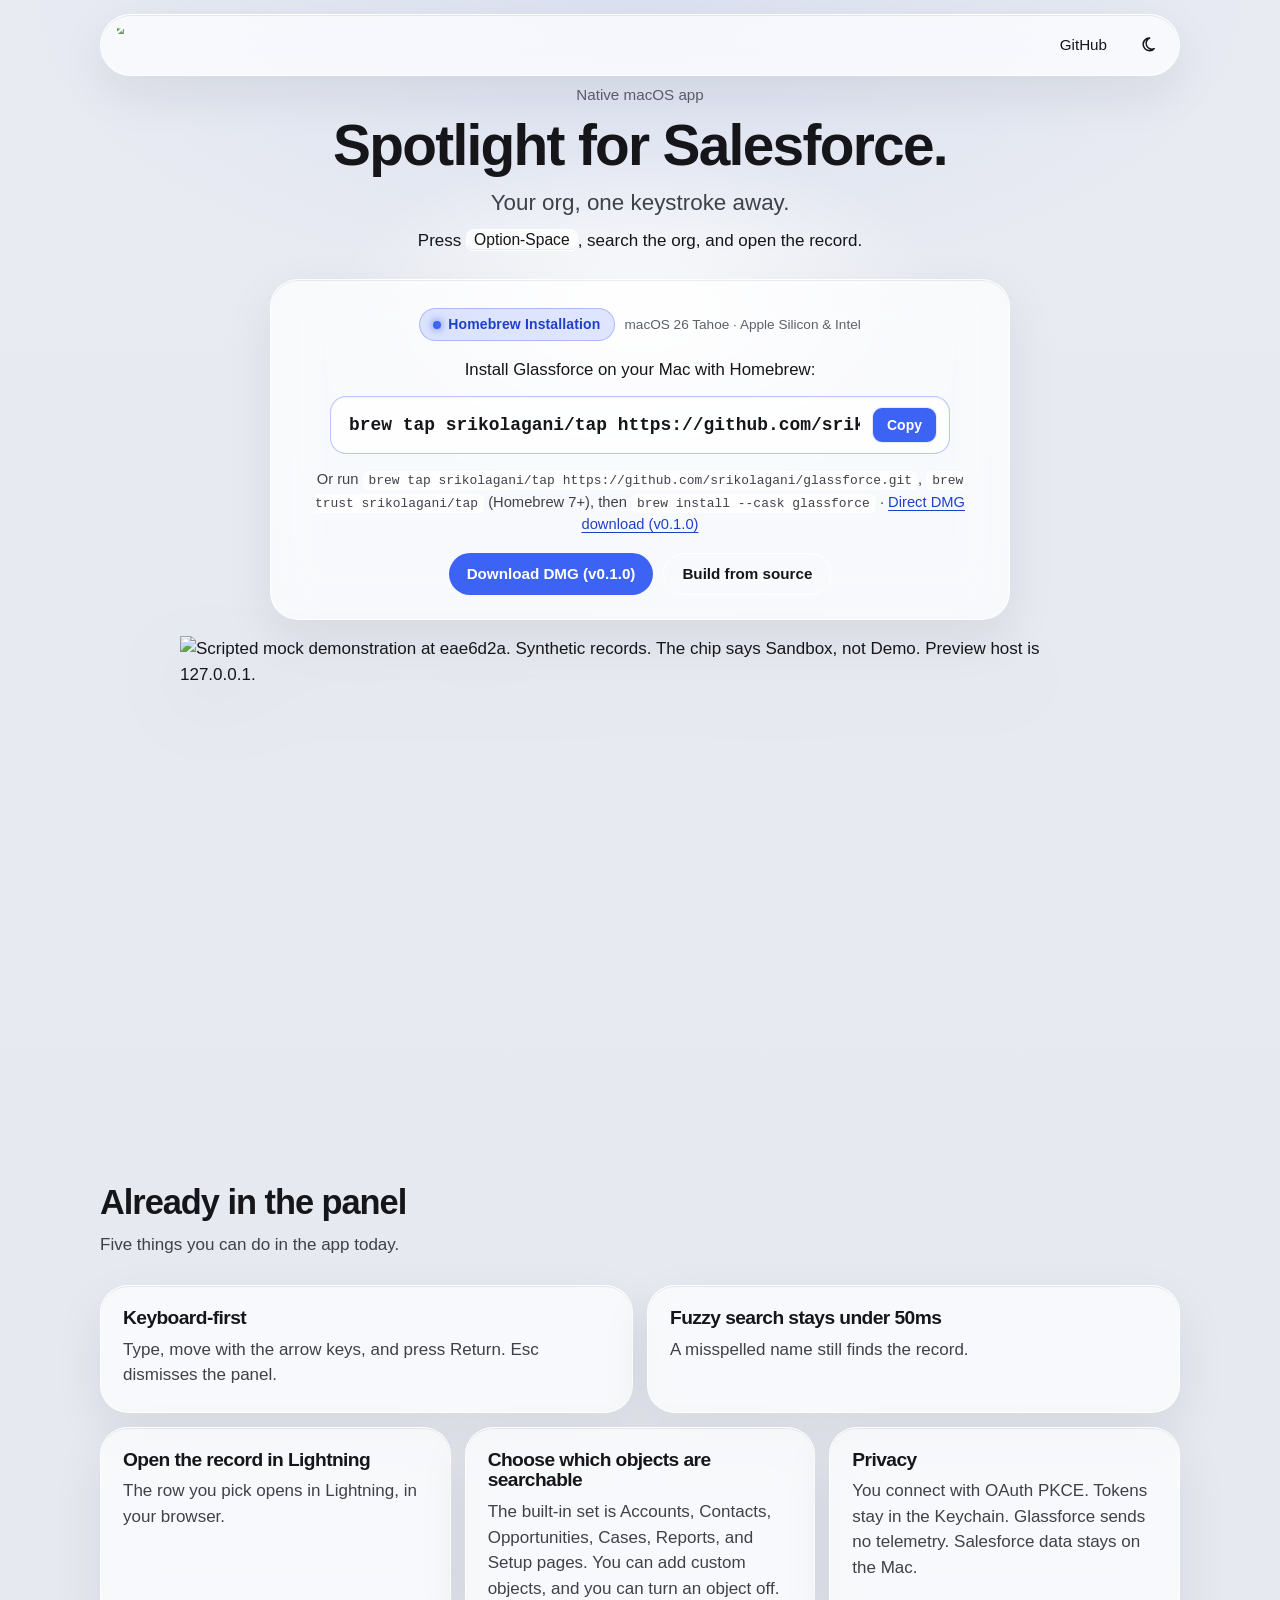
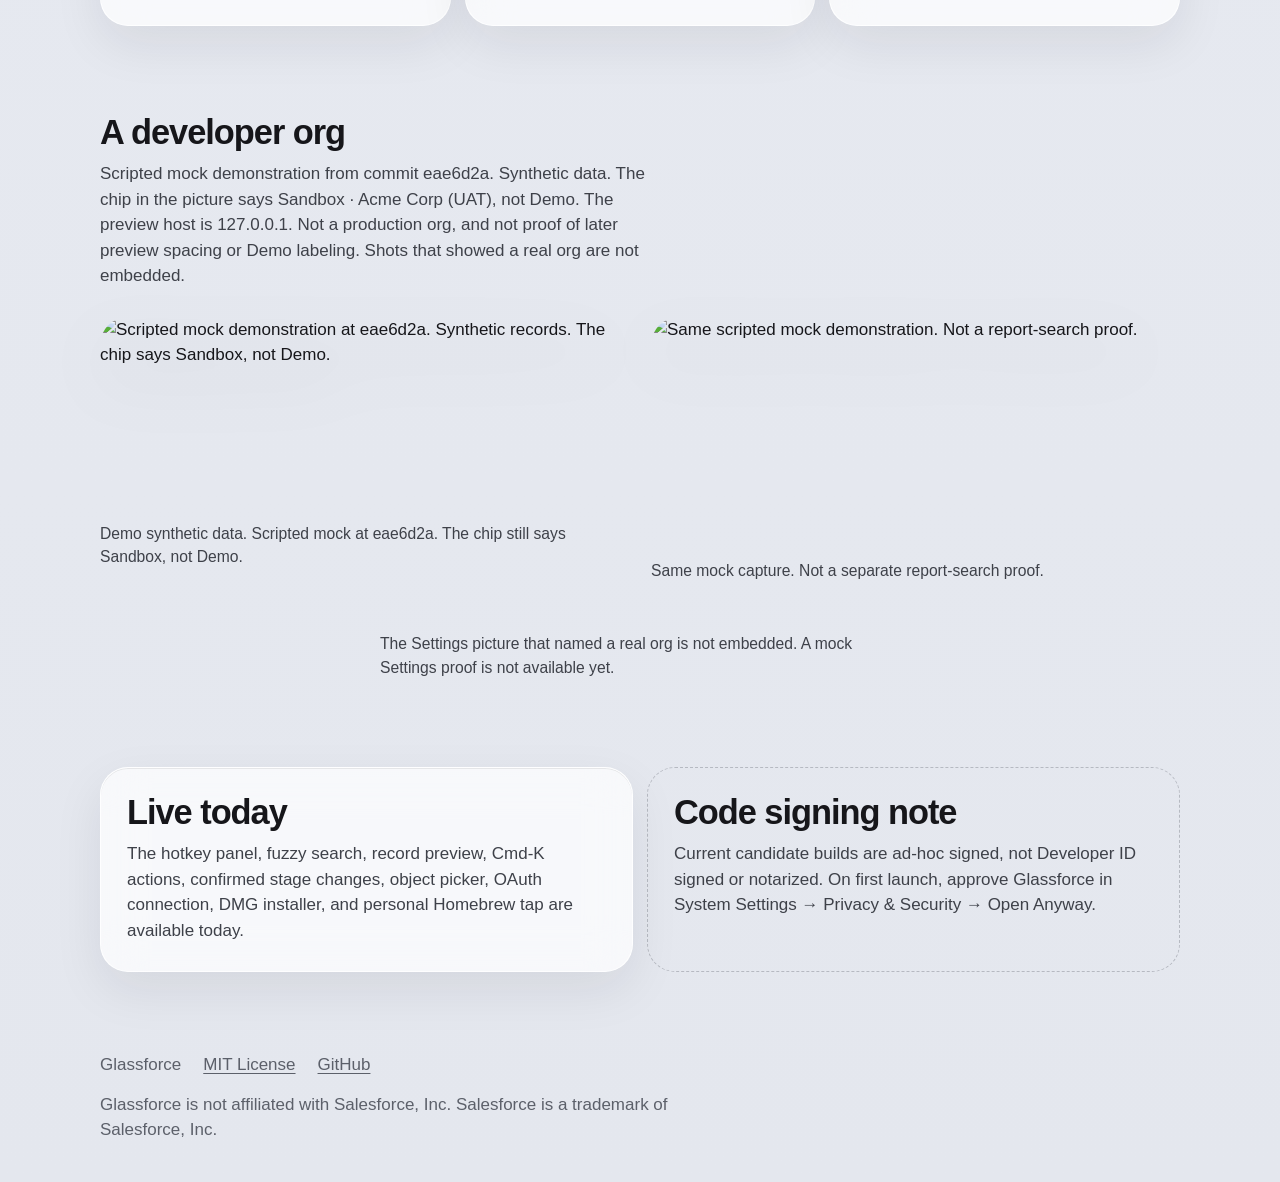
==== commit 1b347e77: "docs: rename repository references from glassforce-public to glassforce" ====
--- a/site/index.html
+++ b/site/index.html
@@ -54,7 +54,7 @@
         <img class="mark mark-dark" src="assets/wordmark-dark.png" alt="Glassforce" width="1600" height="400">
       </a>
       <div class="nav-actions">
-        <a class="nav-link" href="https://github.com/srikolagani/glassforce-public">GitHub</a>
+        <a class="nav-link" href="https://github.com/srikolagani/glassforce">GitHub</a>
         <button type="button" class="theme-toggle" data-theme-toggle aria-label="Use dark theme">
           <svg class="icon icon-sun" viewBox="0 0 24 24" aria-hidden="true">
             <circle cx="12" cy="12" r="4" fill="none" stroke="currentColor" stroke-width="1.8"></circle>
@@ -83,15 +83,15 @@
           </div>
           <p class="install-lead">Install Glassforce on your Mac with Homebrew:</p>
           <div class="command-box">
-            <pre class="command"><code id="brew-cmd">brew tap srikolagani/tap https://github.com/srikolagani/glassforce-public.git &amp;&amp; brew install --cask srikolagani/tap/glassforce</code></pre>
+            <pre class="command"><code id="brew-cmd">brew tap srikolagani/tap https://github.com/srikolagani/glassforce.git &amp;&amp; brew install --cask srikolagani/tap/glassforce</code></pre>
             <button type="button" class="copy-button" data-copy-target="brew-cmd" aria-label="Copy Homebrew install command">
               <span class="copy-label">Copy</span>
             </button>
           </div>
-          <p class="note">Or run <code>brew tap srikolagani/tap https://github.com/srikolagani/glassforce-public.git</code>, <code>brew trust srikolagani/tap</code> (Homebrew 7+), then <code>brew install --cask glassforce</code> · <a href="releases/Glassforce-0.1.0.dmg">Direct DMG download (v0.1.0)</a></p>
+          <p class="note">Or run <code>brew tap srikolagani/tap https://github.com/srikolagani/glassforce.git</code>, <code>brew trust srikolagani/tap</code> (Homebrew 7+), then <code>brew install --cask glassforce</code> · <a href="https://github.com/srikolagani/glassforce/releases/download/v0.1.0/Glassforce-0.1.0.dmg">Direct DMG download (v0.1.0)</a></p>
           <div class="install-actions">
-            <a class="button" href="releases/Glassforce-0.1.0.dmg">Download DMG (v0.1.0)</a>
-            <a class="button button-ghost" href="https://github.com/srikolagani/glassforce-public#install-status">Build from source</a>
+            <a class="button" href="https://github.com/srikolagani/glassforce/releases/download/v0.1.0/Glassforce-0.1.0.dmg">Download DMG (v0.1.0)</a>
+            <a class="button button-ghost" href="https://github.com/srikolagani/glassforce#install-status">Build from source</a>
           </div>
         </div>
       </div>
@@ -171,8 +171,8 @@
   <footer class="footer wrap">
     <div class="footer-row">
       <p>Glassforce</p>
-      <p><a href="https://github.com/srikolagani/glassforce-public/blob/main/LICENSE">MIT License</a></p>
-      <p><a href="https://github.com/srikolagani/glassforce-public">GitHub</a></p>
+      <p><a href="https://github.com/srikolagani/glassforce/blob/main/LICENSE">MIT License</a></p>
+      <p><a href="https://github.com/srikolagani/glassforce">GitHub</a></p>
     </div>
     <p class="legal">Glassforce is not affiliated with Salesforce, Inc. Salesforce is a trademark of Salesforce, Inc.</p>
   </footer>
